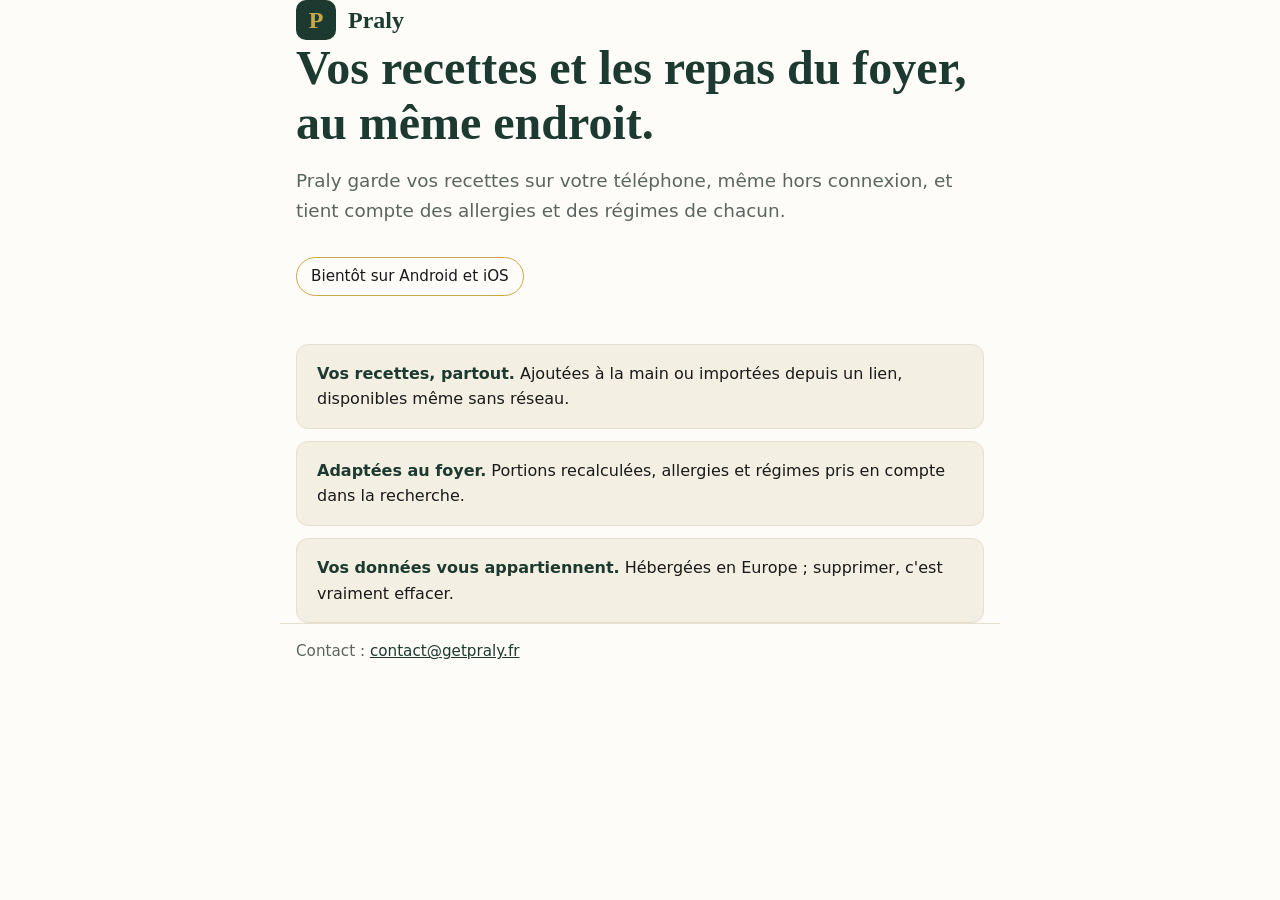
==== index.html @ 104bd10a "Page d'accueil de getpraly.fr Co-Authored-By: Claude Opus 5.5 <noreply@anthropic.com>" ====
<!doctype html>
<html lang="fr">
<head>
  <meta charset="utf-8">
  <meta name="viewport" content="width=device-width, initial-scale=1">
  <title>Praly</title>
  <meta name="description" content="Praly : vos recettes et les repas du foyer, même hors connexion. Bientôt sur Android et iOS.">
  <meta name="theme-color" content="#1C3A2F">
  <link rel="icon" href="data:image/svg+xml,%3Csvg xmlns='http://www.w3.org/2000/svg' viewBox='0 0 64 64'%3E%3Crect width='64' height='64' rx='14' fill='%231C3A2F'/%3E%3Ctext x='32' y='45' font-family='Georgia,serif' font-size='38' font-weight='700' text-anchor='middle' fill='%23C9A84C'%3EP%3C/text%3E%3C/svg%3E">
  <!-- Aucune police, aucun script ni traceur externe : le site ne transmet
       l'adresse IP des visiteurs à aucun tiers (hors hébergeur). -->
  <style>
    :root {
      --bg: #FEFCF8;
      --text: #1A1A1A;
      --muted: #5B6560;
      --primary: #1C3A2F;
      --accent: #C9A84C;
      --card: #F4EFE3;
      --border: #E6DFCF;
    }
    @media (prefers-color-scheme: dark) {
      :root {
        --bg: #1A2620;
        --text: #F0F0F0;
        --muted: #A9B5AE;
        --primary: #8FBF9F;
        --accent: #E0C878;
        --card: #223129;
        --border: #2F4237;
      }
    }
    * { box-sizing: border-box; }
    html { -webkit-text-size-adjust: 100%; }
    body {
      margin: 0;
      background: var(--bg);
      color: var(--text);
      font-family: system-ui, -apple-system, "Segoe UI", Roboto, sans-serif;
      line-height: 1.6;
    }
    .wrap { max-width: 720px; margin: 0 auto; padding: 0 16px; }
    header { padding: 32px 0 0; }
    .logo {
      display: inline-flex; align-items: center; gap: 12px;
      font-family: Georgia, "Times New Roman", serif;
      font-size: 1.5rem; font-weight: 700; color: var(--primary);
      text-decoration: none;
    }
    .logo-mark {
      width: 40px; height: 40px; border-radius: 10px;
      display: grid; place-items: center;
      background: #1C3A2F; color: #C9A84C;
    }
    main { padding: 64px 0 48px; }
    h1 {
      font-family: Georgia, "Times New Roman", serif;
      font-size: clamp(2rem, 6vw, 3rem);
      line-height: 1.15; margin: 0 0 16px; color: var(--primary);
    }
    .lead { font-size: 1.15rem; color: var(--muted); margin: 0 0 32px; }
    .badge {
      display: inline-block; padding: 6px 14px; border-radius: 999px;
      border: 1px solid var(--accent); color: var(--text);
      font-size: .95rem;
    }
    ul.features { list-style: none; padding: 0; margin: 48px 0 0; display: grid; gap: 12px; }
    ul.features li {
      background: var(--card); border: 1px solid var(--border);
      border-radius: 12px; padding: 16px 20px;
    }
    ul.features strong { color: var(--primary); }
    footer {
      border-top: 1px solid var(--border);
      padding: 24px 0 40px; color: var(--muted); font-size: .95rem;
    }
    footer a { color: var(--primary); }
  </style>
</head>
<body>
  <header class="wrap">
    <a class="logo" href="/"><span class="logo-mark">P</span>Praly</a>
  </header>

  <main class="wrap">
    <h1>Vos recettes et les repas du foyer, au même endroit.</h1>
    <p class="lead">Praly garde vos recettes sur votre téléphone, même hors connexion, et tient compte des allergies et des régimes de chacun.</p>
    <span class="badge">Bientôt sur Android et iOS</span>

    <ul class="features">
      <li><strong>Vos recettes, partout.</strong> Ajoutées à la main ou importées depuis un lien, disponibles même sans réseau.</li>
      <li><strong>Adaptées au foyer.</strong> Portions recalculées, allergies et régimes pris en compte dans la recherche.</li>
      <li><strong>Vos données vous appartiennent.</strong> Hébergées en Europe ; supprimer, c'est vraiment effacer.</li>
    </ul>
  </main>

  <footer class="wrap">
    <p>Contact : <a href="mailto:contact@getpraly.fr">contact@getpraly.fr</a></p>
  </footer>
</body>
</html>
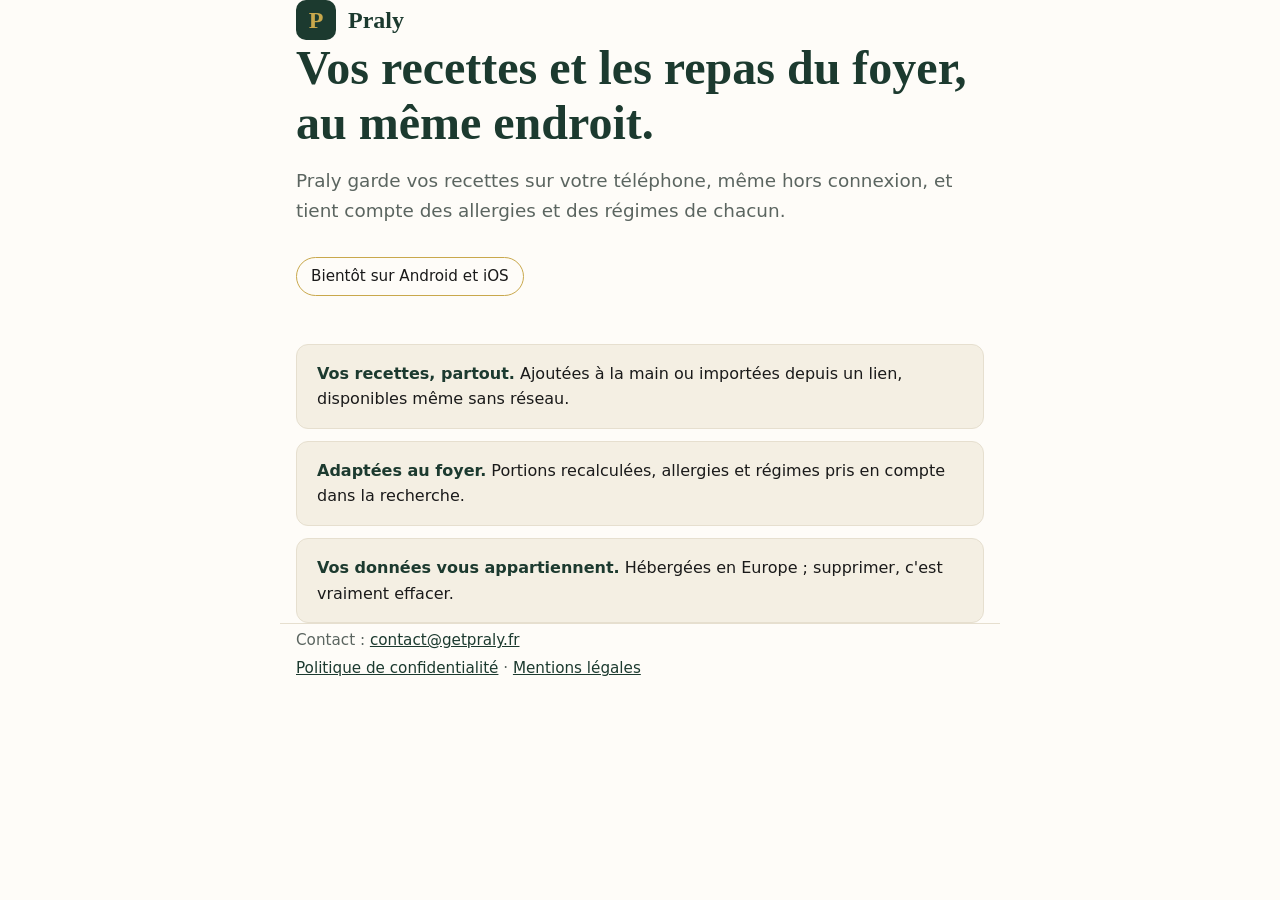
==== commit a35ca0c2: "Politique de confidentialité, mentions légales, styles communs Co-Authored-By: Claude Opus 5.5 <nore" ====
--- a/index.html
+++ b/index.html
@@ -6,76 +6,8 @@
   <title>Praly</title>
   <meta name="description" content="Praly : vos recettes et les repas du foyer, même hors connexion. Bientôt sur Android et iOS.">
   <meta name="theme-color" content="#1C3A2F">
-  <link rel="icon" href="data:image/svg+xml,%3Csvg xmlns='http://www.w3.org/2000/svg' viewBox='0 0 64 64'%3E%3Crect width='64' height='64' rx='14' fill='%231C3A2F'/%3E%3Ctext x='32' y='45' font-family='Georgia,serif' font-size='38' font-weight='700' text-anchor='middle' fill='%23C9A84C'%3EP%3C/text%3E%3C/svg%3E">
-  <!-- Aucune police, aucun script ni traceur externe : le site ne transmet
-       l'adresse IP des visiteurs à aucun tiers (hors hébergeur). -->
-  <style>
-    :root {
-      --bg: #FEFCF8;
-      --text: #1A1A1A;
-      --muted: #5B6560;
-      --primary: #1C3A2F;
-      --accent: #C9A84C;
-      --card: #F4EFE3;
-      --border: #E6DFCF;
-    }
-    @media (prefers-color-scheme: dark) {
-      :root {
-        --bg: #1A2620;
-        --text: #F0F0F0;
-        --muted: #A9B5AE;
-        --primary: #8FBF9F;
-        --accent: #E0C878;
-        --card: #223129;
-        --border: #2F4237;
-      }
-    }
-    * { box-sizing: border-box; }
-    html { -webkit-text-size-adjust: 100%; }
-    body {
-      margin: 0;
-      background: var(--bg);
-      color: var(--text);
-      font-family: system-ui, -apple-system, "Segoe UI", Roboto, sans-serif;
-      line-height: 1.6;
-    }
-    .wrap { max-width: 720px; margin: 0 auto; padding: 0 16px; }
-    header { padding: 32px 0 0; }
-    .logo {
-      display: inline-flex; align-items: center; gap: 12px;
-      font-family: Georgia, "Times New Roman", serif;
-      font-size: 1.5rem; font-weight: 700; color: var(--primary);
-      text-decoration: none;
-    }
-    .logo-mark {
-      width: 40px; height: 40px; border-radius: 10px;
-      display: grid; place-items: center;
-      background: #1C3A2F; color: #C9A84C;
-    }
-    main { padding: 64px 0 48px; }
-    h1 {
-      font-family: Georgia, "Times New Roman", serif;
-      font-size: clamp(2rem, 6vw, 3rem);
-      line-height: 1.15; margin: 0 0 16px; color: var(--primary);
-    }
-    .lead { font-size: 1.15rem; color: var(--muted); margin: 0 0 32px; }
-    .badge {
-      display: inline-block; padding: 6px 14px; border-radius: 999px;
-      border: 1px solid var(--accent); color: var(--text);
-      font-size: .95rem;
-    }
-    ul.features { list-style: none; padding: 0; margin: 48px 0 0; display: grid; gap: 12px; }
-    ul.features li {
-      background: var(--card); border: 1px solid var(--border);
-      border-radius: 12px; padding: 16px 20px;
-    }
-    ul.features strong { color: var(--primary); }
-    footer {
-      border-top: 1px solid var(--border);
-      padding: 24px 0 40px; color: var(--muted); font-size: .95rem;
-    }
-    footer a { color: var(--primary); }
-  </style>
+  <link rel="icon" href="/favicon.svg" type="image/svg+xml">
+  <link rel="stylesheet" href="/styles.css">
 </head>
 <body>
   <header class="wrap">
@@ -96,6 +28,7 @@
 
   <footer class="wrap">
     <p>Contact : <a href="mailto:contact@getpraly.fr">contact@getpraly.fr</a></p>
+    <p><a href="/confidentialite/">Politique de confidentialité</a> · <a href="/mentions-legales/">Mentions légales</a></p>
   </footer>
 </body>
 </html>
--- a/styles.css
+++ b/styles.css
@@ -0,0 +1,73 @@
+/* Styles communs du site. Aucune ressource externe : le site ne transmet
+   l'adresse IP des visiteurs à aucun tiers (hors hébergeur). */
+:root {
+  --bg: #FEFCF8;
+  --text: #1A1A1A;
+  --muted: #5B6560;
+  --primary: #1C3A2F;
+  --accent: #C9A84C;
+  --card: #F4EFE3;
+  --border: #E6DFCF;
+}
+@media (prefers-color-scheme: dark) {
+  :root {
+    --bg: #1A2620;
+    --text: #F0F0F0;
+    --muted: #A9B5AE;
+    --primary: #8FBF9F;
+    --accent: #E0C878;
+    --card: #223129;
+    --border: #2F4237;
+  }
+}
+* { box-sizing: border-box; }
+html { -webkit-text-size-adjust: 100%; }
+body {
+  margin: 0;
+  background: var(--bg);
+  color: var(--text);
+  font-family: system-ui, -apple-system, "Segoe UI", Roboto, sans-serif;
+  line-height: 1.6;
+  overflow-wrap: break-word;
+}
+a { color: var(--primary); }
+.wrap { max-width: 720px; margin: 0 auto; padding: 0 16px; }
+header { padding: 32px 0 0; }
+.logo {
+  display: inline-flex; align-items: center; gap: 12px;
+  font-family: Georgia, "Times New Roman", serif;
+  font-size: 1.5rem; font-weight: 700; color: var(--primary);
+  text-decoration: none;
+}
+.logo-mark {
+  width: 40px; height: 40px; border-radius: 10px;
+  display: grid; place-items: center;
+  background: #1C3A2F; color: #C9A84C;
+}
+main { padding: 64px 0 48px; }
+h1, h2 { font-family: Georgia, "Times New Roman", serif; color: var(--primary); }
+h1 { font-size: clamp(2rem, 6vw, 3rem); line-height: 1.15; margin: 0 0 16px; }
+h2 { font-size: 1.4rem; line-height: 1.3; margin: 40px 0 12px; }
+h3 { font-size: 1.05rem; margin: 24px 0 8px; }
+.lead { font-size: 1.15rem; color: var(--muted); margin: 0 0 32px; }
+.badge {
+  display: inline-block; padding: 6px 14px; border-radius: 999px;
+  border: 1px solid var(--accent); font-size: .95rem;
+}
+ul.features { list-style: none; padding: 0; margin: 48px 0 0; display: grid; gap: 12px; }
+ul.features li {
+  background: var(--card); border: 1px solid var(--border);
+  border-radius: 12px; padding: 16px 20px;
+}
+ul.features strong { color: var(--primary); }
+.doc main { padding-top: 40px; }
+.doc .updated { color: var(--muted); margin: 0 0 24px; }
+.table-scroll { overflow-x: auto; }
+table { border-collapse: collapse; width: 100%; font-size: .95rem; }
+th, td { text-align: left; vertical-align: top; padding: 10px 12px; border-bottom: 1px solid var(--border); }
+th { color: var(--primary); }
+footer {
+  border-top: 1px solid var(--border);
+  padding: 24px 0 40px; color: var(--muted); font-size: .95rem;
+}
+footer p { margin: 4px 0; }
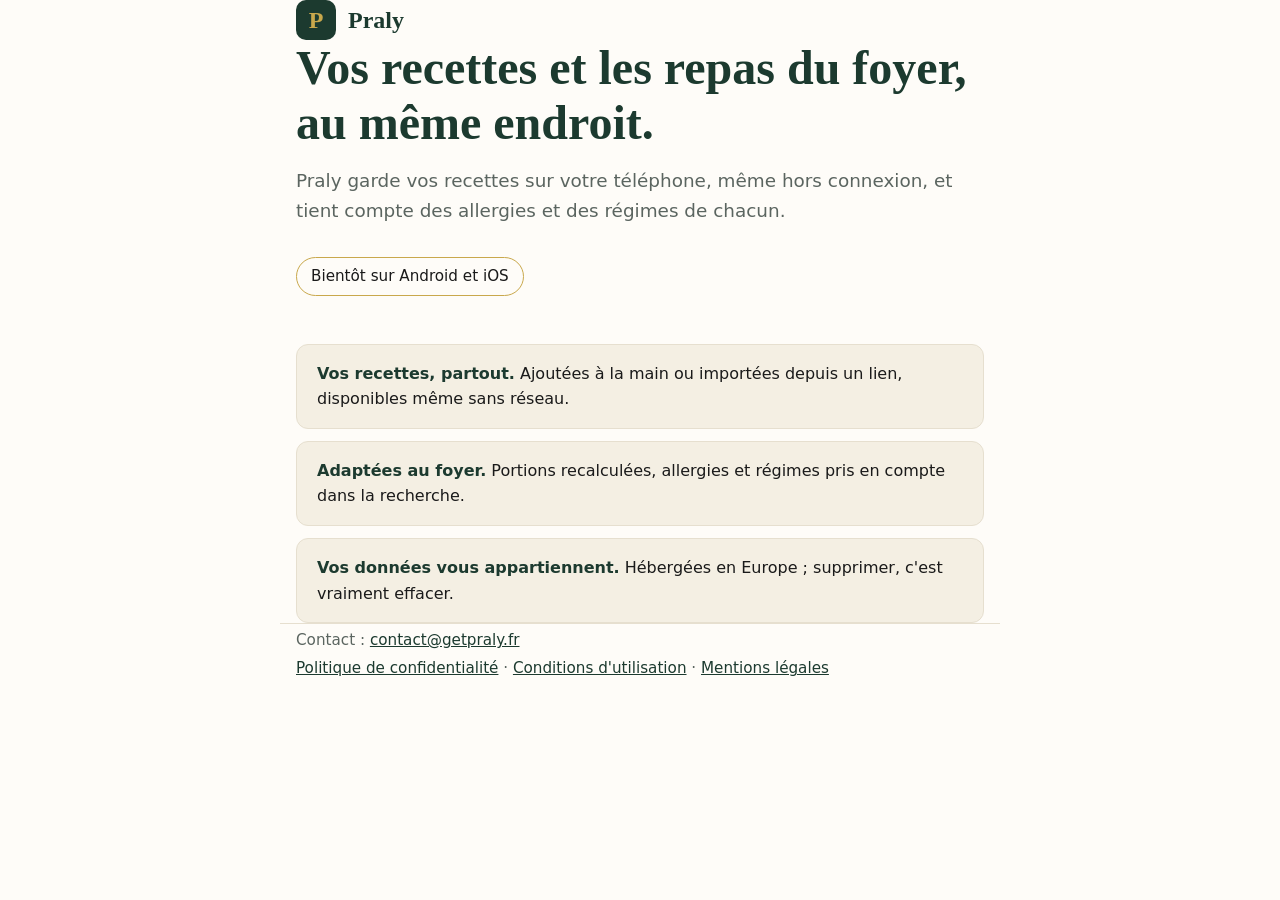
==== commit 7d246c36: "Confidentialité à jour (foyer partagé, Apple, 15 ans) et CGU Co-Authored-By: Claude Opus 5.5 <norepl" ====
--- a/index.html
+++ b/index.html
@@ -28,7 +28,7 @@
 
   <footer class="wrap">
     <p>Contact : <a href="mailto:contact@getpraly.fr">contact@getpraly.fr</a></p>
-    <p><a href="/confidentialite/">Politique de confidentialité</a> · <a href="/mentions-legales/">Mentions légales</a></p>
+    <p><a href="/confidentialite/">Politique de confidentialité</a> · <a href="/conditions/">Conditions d'utilisation</a> · <a href="/mentions-legales/">Mentions légales</a></p>
   </footer>
 </body>
 </html>
--- a/styles.css
+++ b/styles.css
@@ -71,3 +71,20 @@
   padding: 24px 0 40px; color: var(--muted); font-size: .95rem;
 }
 footer p { margin: 4px 0; }
+.note { color: var(--muted); font-size: .95rem; }
+.invite-code {
+  display: flex; flex-wrap: wrap; align-items: center; gap: 12px;
+  background: var(--card); border: 1px solid var(--border);
+  border-radius: 12px; padding: 16px 20px;
+}
+.invite-code code {
+  font-size: clamp(1.3rem, 6vw, 1.8rem); letter-spacing: .08em;
+  color: var(--primary); user-select: all;
+}
+.button {
+  display: inline-block; padding: 12px 24px; border-radius: 999px;
+  background: var(--primary); color: var(--bg); border: 1px solid var(--primary);
+  font: inherit; font-weight: 600; text-decoration: none; cursor: pointer;
+}
+.button.secondary { background: transparent; color: var(--primary); padding: 8px 16px; }
+.stores { display: flex; flex-wrap: wrap; gap: 12px; }
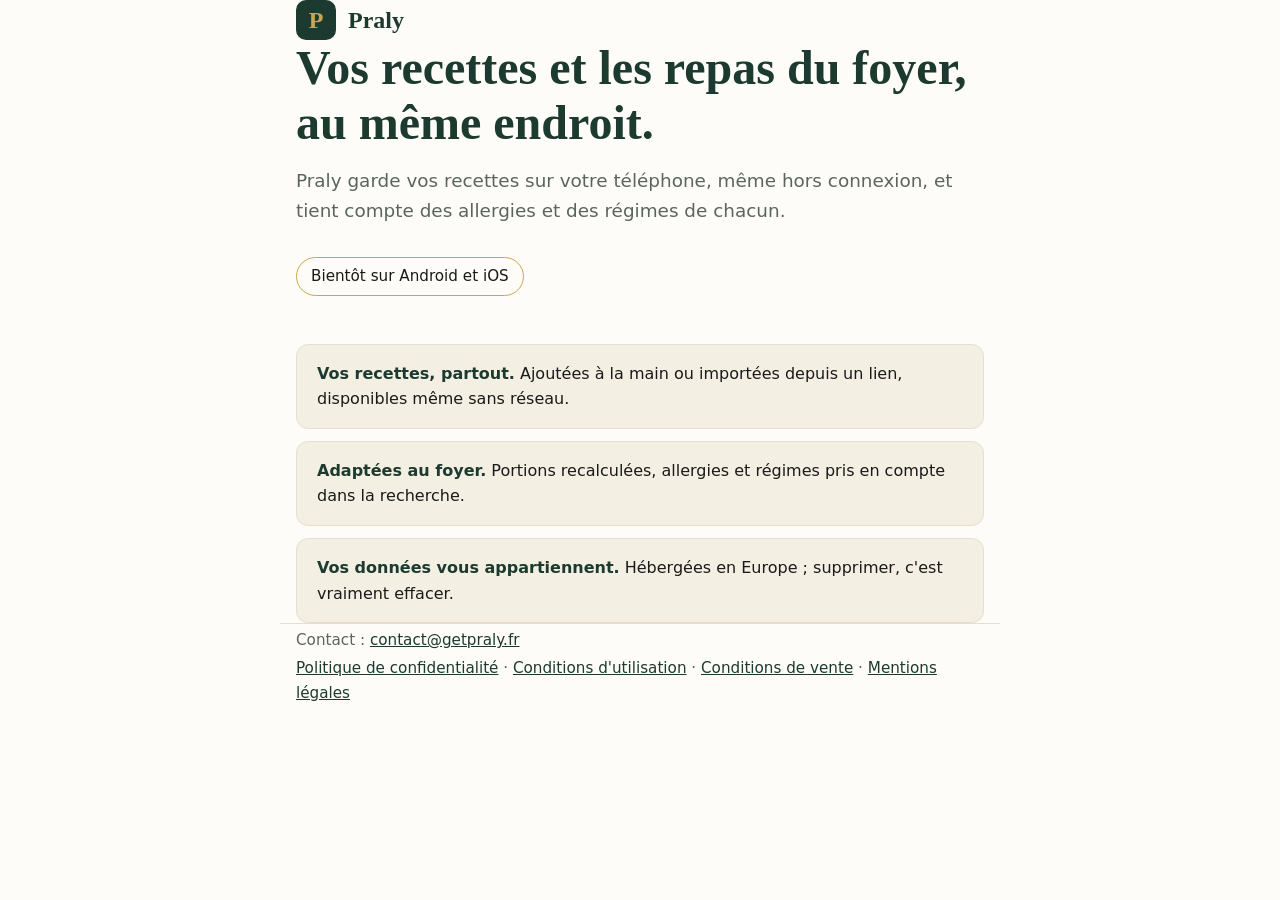
==== commit 18675dee: "Conditions de vente, confidentialité et mentions légales à jour ; robots.txt et sitemap - Conditions" ====
--- a/index.html
+++ b/index.html
@@ -6,6 +6,7 @@
   <title>Praly</title>
   <meta name="description" content="Praly : vos recettes et les repas du foyer, même hors connexion. Bientôt sur Android et iOS.">
   <meta name="theme-color" content="#1C3A2F">
+  <link rel="canonical" href="https://getpraly.fr/">
   <link rel="icon" href="/favicon.svg" type="image/svg+xml">
   <link rel="stylesheet" href="/styles.css">
 </head>
@@ -28,7 +29,7 @@
 
   <footer class="wrap">
     <p>Contact : <a href="mailto:contact@getpraly.fr">contact@getpraly.fr</a></p>
-    <p><a href="/confidentialite/">Politique de confidentialité</a> · <a href="/conditions/">Conditions d'utilisation</a> · <a href="/mentions-legales/">Mentions légales</a></p>
+    <p><a href="/confidentialite/">Politique de confidentialité</a> · <a href="/conditions/">Conditions d'utilisation</a> · <a href="/conditions-de-vente/">Conditions de vente</a> · <a href="/mentions-legales/">Mentions légales</a></p>
   </footer>
 </body>
 </html>
--- a/styles.css
+++ b/styles.css
@@ -72,6 +72,8 @@
 }
 footer p { margin: 4px 0; }
 .note { color: var(--muted); font-size: .95rem; }
+/* Brouillon : information encore à fournir, à retirer avant la mise en ligne. */
+mark.todo { background: #FFE08A; color: #1A1A1A; padding: 0 4px; border-radius: 4px; }
 .invite-code {
   display: flex; flex-wrap: wrap; align-items: center; gap: 12px;
   background: var(--card); border: 1px solid var(--border);
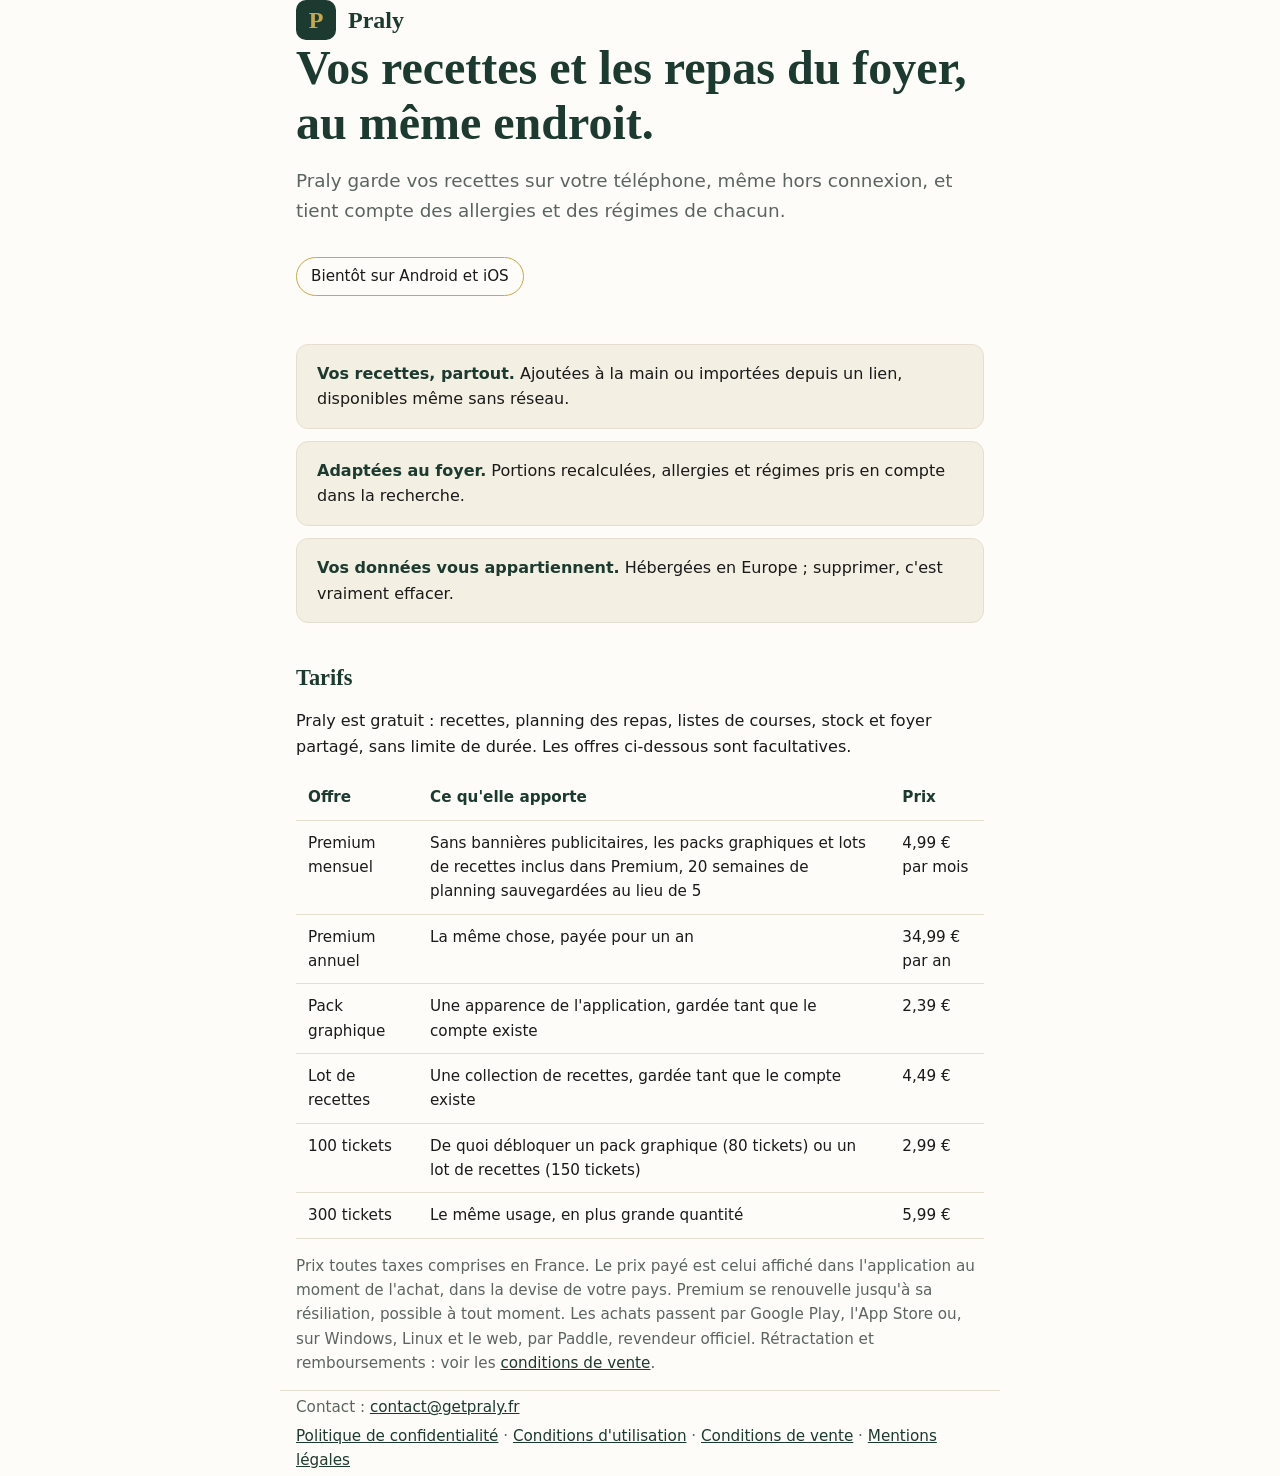
==== commit 0d99258a: "Paddle : tarifs sur l'accueil, pages de paiement, confidentialité Section « Tarifs » (#tarifs) pour " ====
--- a/index.html
+++ b/index.html
@@ -25,6 +25,23 @@
       <li><strong>Adaptées au foyer.</strong> Portions recalculées, allergies et régimes pris en compte dans la recherche.</li>
       <li><strong>Vos données vous appartiennent.</strong> Hébergées en Europe ; supprimer, c'est vraiment effacer.</li>
     </ul>
+
+    <h2 id="tarifs">Tarifs</h2>
+    <p>Praly est gratuit : recettes, planning des repas, listes de courses, stock et foyer partagé, sans limite de durée. Les offres ci-dessous sont facultatives.</p>
+    <div class="table-scroll">
+      <table>
+        <thead><tr><th>Offre</th><th>Ce qu'elle apporte</th><th>Prix</th></tr></thead>
+        <tbody>
+          <tr><td>Premium mensuel</td><td>Sans bannières publicitaires, les packs graphiques et lots de recettes inclus dans Premium, 20 semaines de planning sauvegardées au lieu de 5</td><td>4,99 € par mois</td></tr>
+          <tr><td>Premium annuel</td><td>La même chose, payée pour un an</td><td>34,99 € par an</td></tr>
+          <tr><td>Pack graphique</td><td>Une apparence de l'application, gardée tant que le compte existe</td><td>2,39 €</td></tr>
+          <tr><td>Lot de recettes</td><td>Une collection de recettes, gardée tant que le compte existe</td><td>4,49 €</td></tr>
+          <tr><td>100 tickets</td><td>De quoi débloquer un pack graphique (80 tickets) ou un lot de recettes (150 tickets)</td><td>2,99 €</td></tr>
+          <tr><td>300 tickets</td><td>Le même usage, en plus grande quantité</td><td>5,99 €</td></tr>
+        </tbody>
+      </table>
+    </div>
+    <p class="note">Prix toutes taxes comprises en France. Le prix payé est celui affiché dans l'application au moment de l'achat, dans la devise de votre pays. Premium se renouvelle jusqu'à sa résiliation, possible à tout moment. Les achats passent par Google Play, l'App Store ou, sur Windows, Linux et le web, par Paddle, revendeur officiel. Rétractation et remboursements : voir les <a href="/conditions-de-vente/">conditions de vente</a>.</p>
   </main>
 
   <footer class="wrap">
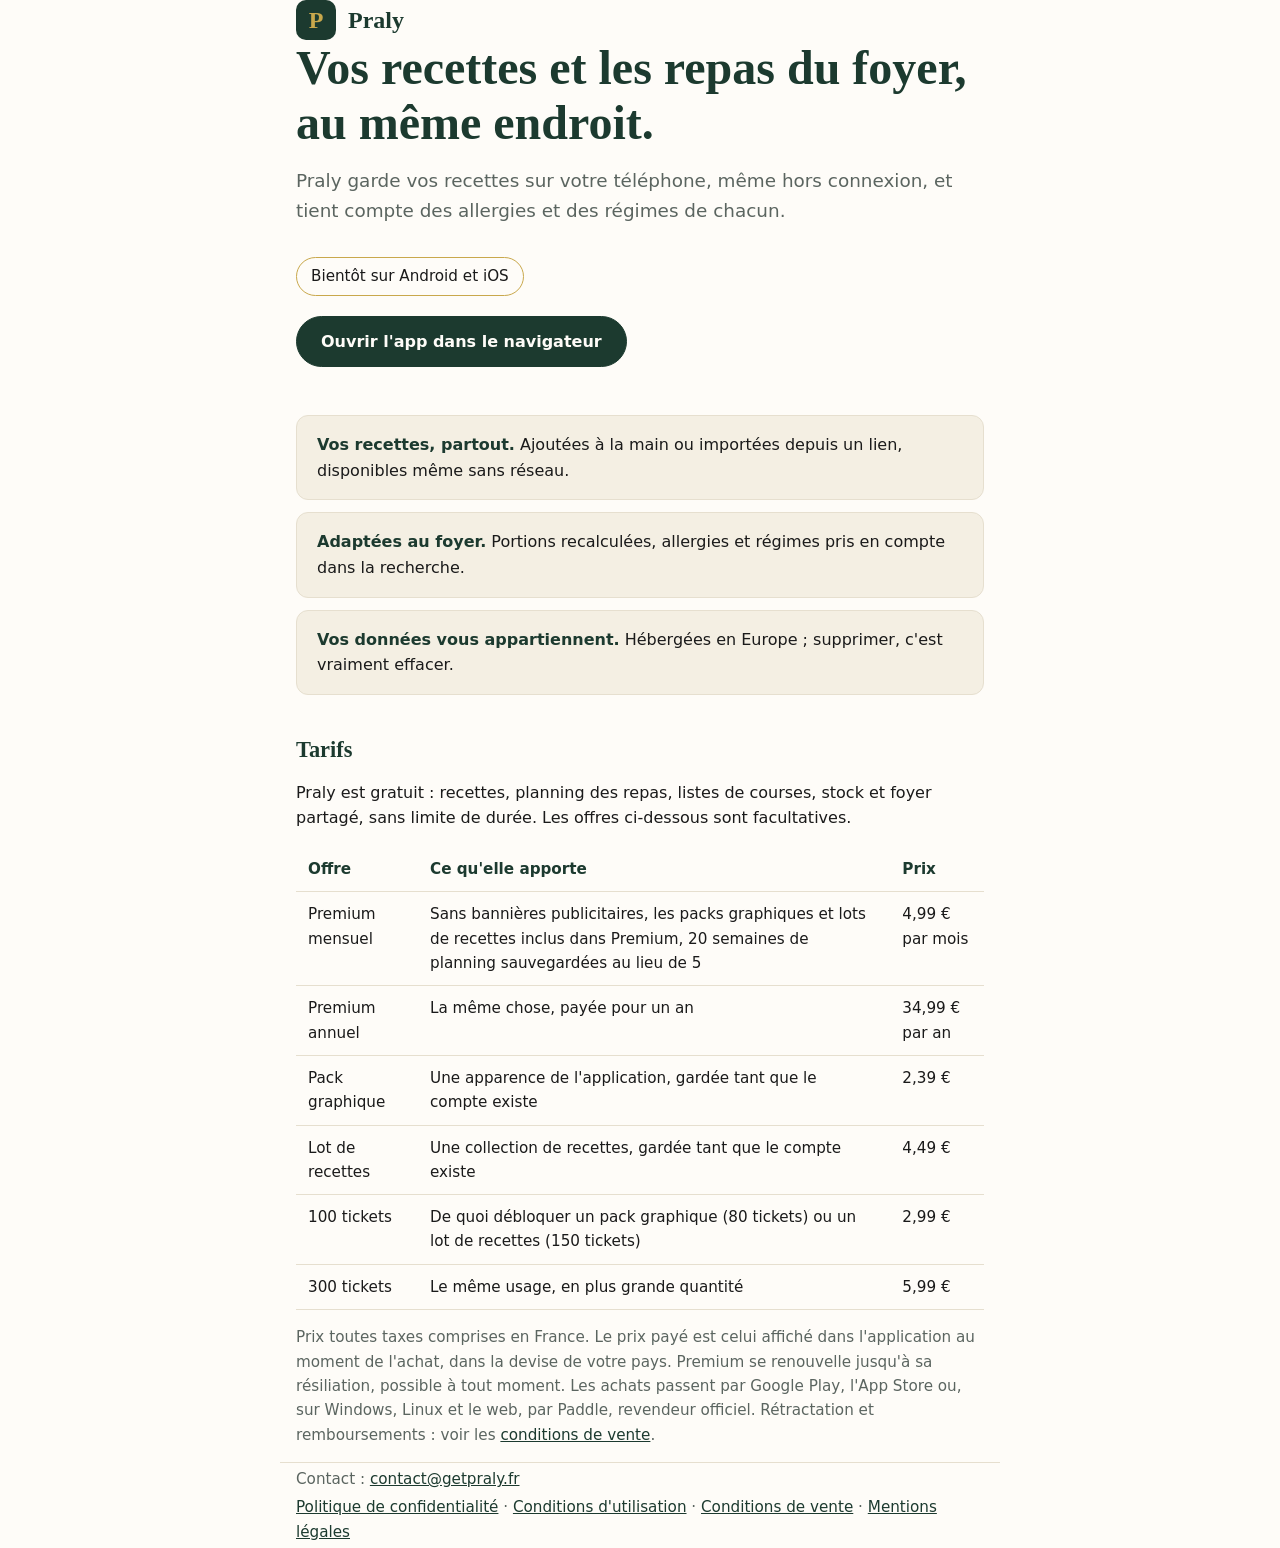
==== commit d824b0d2: "Accueil : lien « Ouvrir l'app dans le navigateur » (nofollow) Co-Authored-By: Claude Opus 5.5 <norep" ====
--- a/index.html
+++ b/index.html
@@ -19,6 +19,8 @@
     <h1>Vos recettes et les repas du foyer, au même endroit.</h1>
     <p class="lead">Praly garde vos recettes sur votre téléphone, même hors connexion, et tient compte des allergies et des régimes de chacun.</p>
     <span class="badge">Bientôt sur Android et iOS</span>
+    <!-- App web (lot C7 de Praly) : nofollow, l'app ne doit pas être indexée. -->
+    <p class="open-app"><a class="button" href="https://app.getpraly.fr/" rel="nofollow">Ouvrir l'app dans le navigateur</a></p>
 
     <ul class="features">
       <li><strong>Vos recettes, partout.</strong> Ajoutées à la main ou importées depuis un lien, disponibles même sans réseau.</li>
--- a/styles.css
+++ b/styles.css
@@ -89,4 +89,5 @@
   font: inherit; font-weight: 600; text-decoration: none; cursor: pointer;
 }
 .button.secondary { background: transparent; color: var(--primary); padding: 8px 16px; }
+.open-app { margin-top: 20px; }
 .stores { display: flex; flex-wrap: wrap; gap: 12px; }
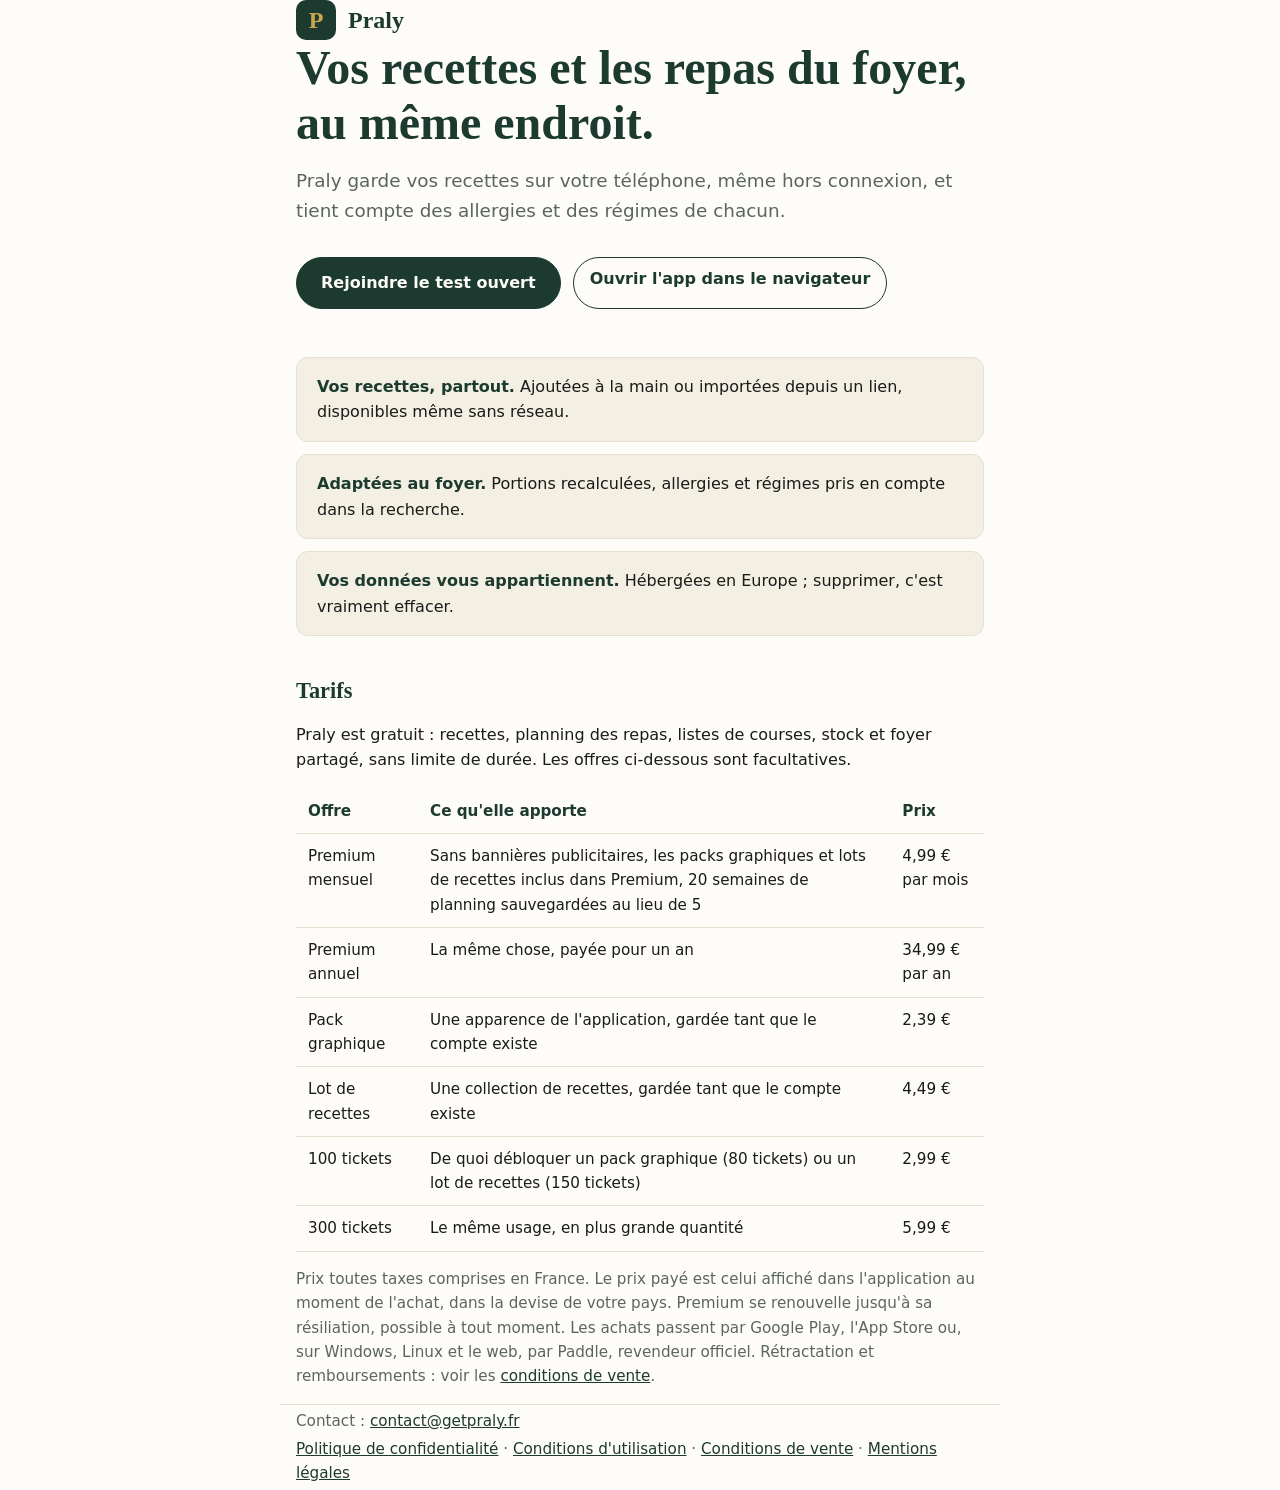
==== commit e9ac9e3f: "Accueil : bouton « Rejoindre le test ouvert » vers la page Tester Co-Authored-By: Claude Opus 5.5 <n" ====
--- a/index.html
+++ b/index.html
@@ -4,7 +4,7 @@
   <meta charset="utf-8">
   <meta name="viewport" content="width=device-width, initial-scale=1">
   <title>Praly</title>
-  <meta name="description" content="Praly : vos recettes et les repas du foyer, même hors connexion. Bientôt sur Android et iOS.">
+  <meta name="description" content="Praly : vos recettes et les repas du foyer, même hors connexion. Test ouvert sur Android, iPhone et le web.">
   <meta name="theme-color" content="#1C3A2F">
   <link rel="canonical" href="https://getpraly.fr/">
   <link rel="icon" href="/favicon.svg" type="image/svg+xml">
@@ -18,9 +18,8 @@
   <main class="wrap">
     <h1>Vos recettes et les repas du foyer, au même endroit.</h1>
     <p class="lead">Praly garde vos recettes sur votre téléphone, même hors connexion, et tient compte des allergies et des régimes de chacun.</p>
-    <span class="badge">Bientôt sur Android et iOS</span>
     <!-- App web (lot C7 de Praly) : nofollow, l'app ne doit pas être indexée. -->
-    <p class="open-app"><a class="button" href="https://app.getpraly.fr/" rel="nofollow">Ouvrir l'app dans le navigateur</a></p>
+    <p class="open-app stores"><a class="button" href="/tester/">Rejoindre le test ouvert</a> <a class="button secondary" href="https://app.getpraly.fr/" rel="nofollow">Ouvrir l'app dans le navigateur</a></p>
 
     <ul class="features">
       <li><strong>Vos recettes, partout.</strong> Ajoutées à la main ou importées depuis un lien, disponibles même sans réseau.</li>
